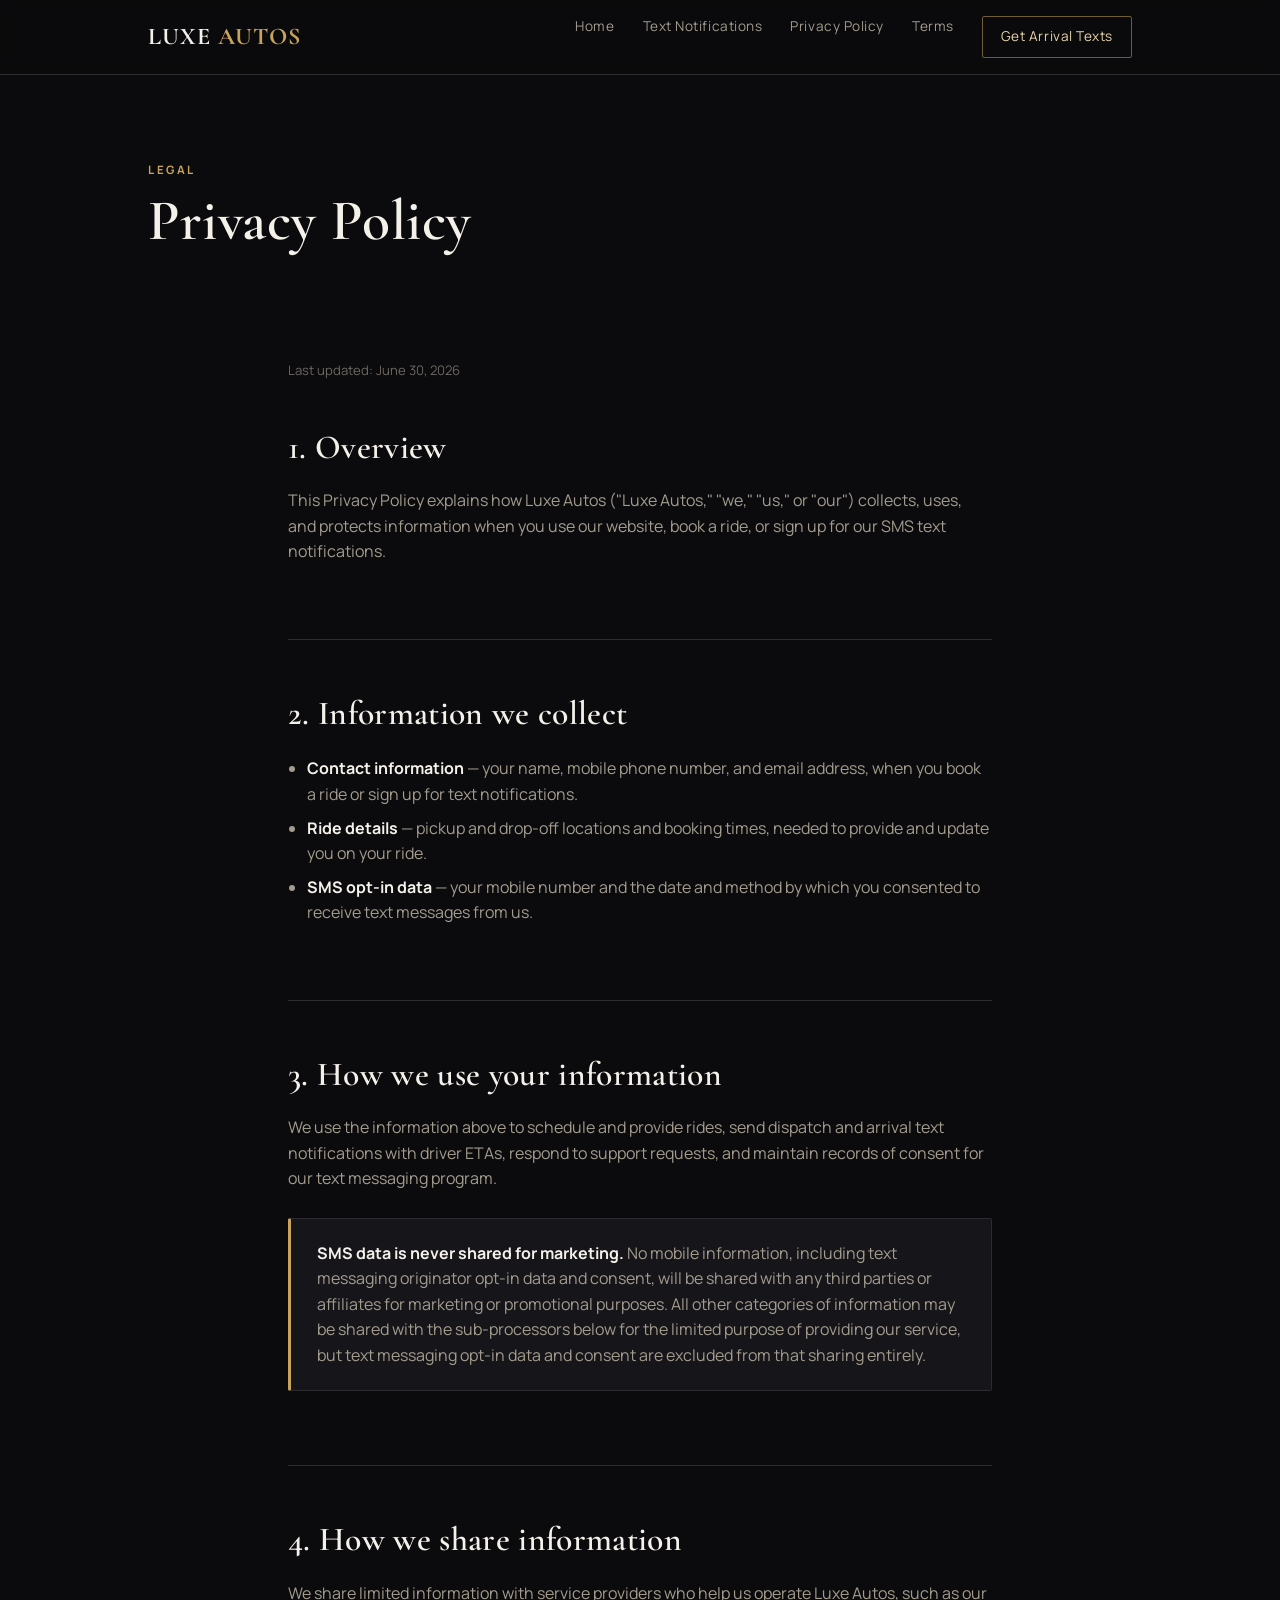
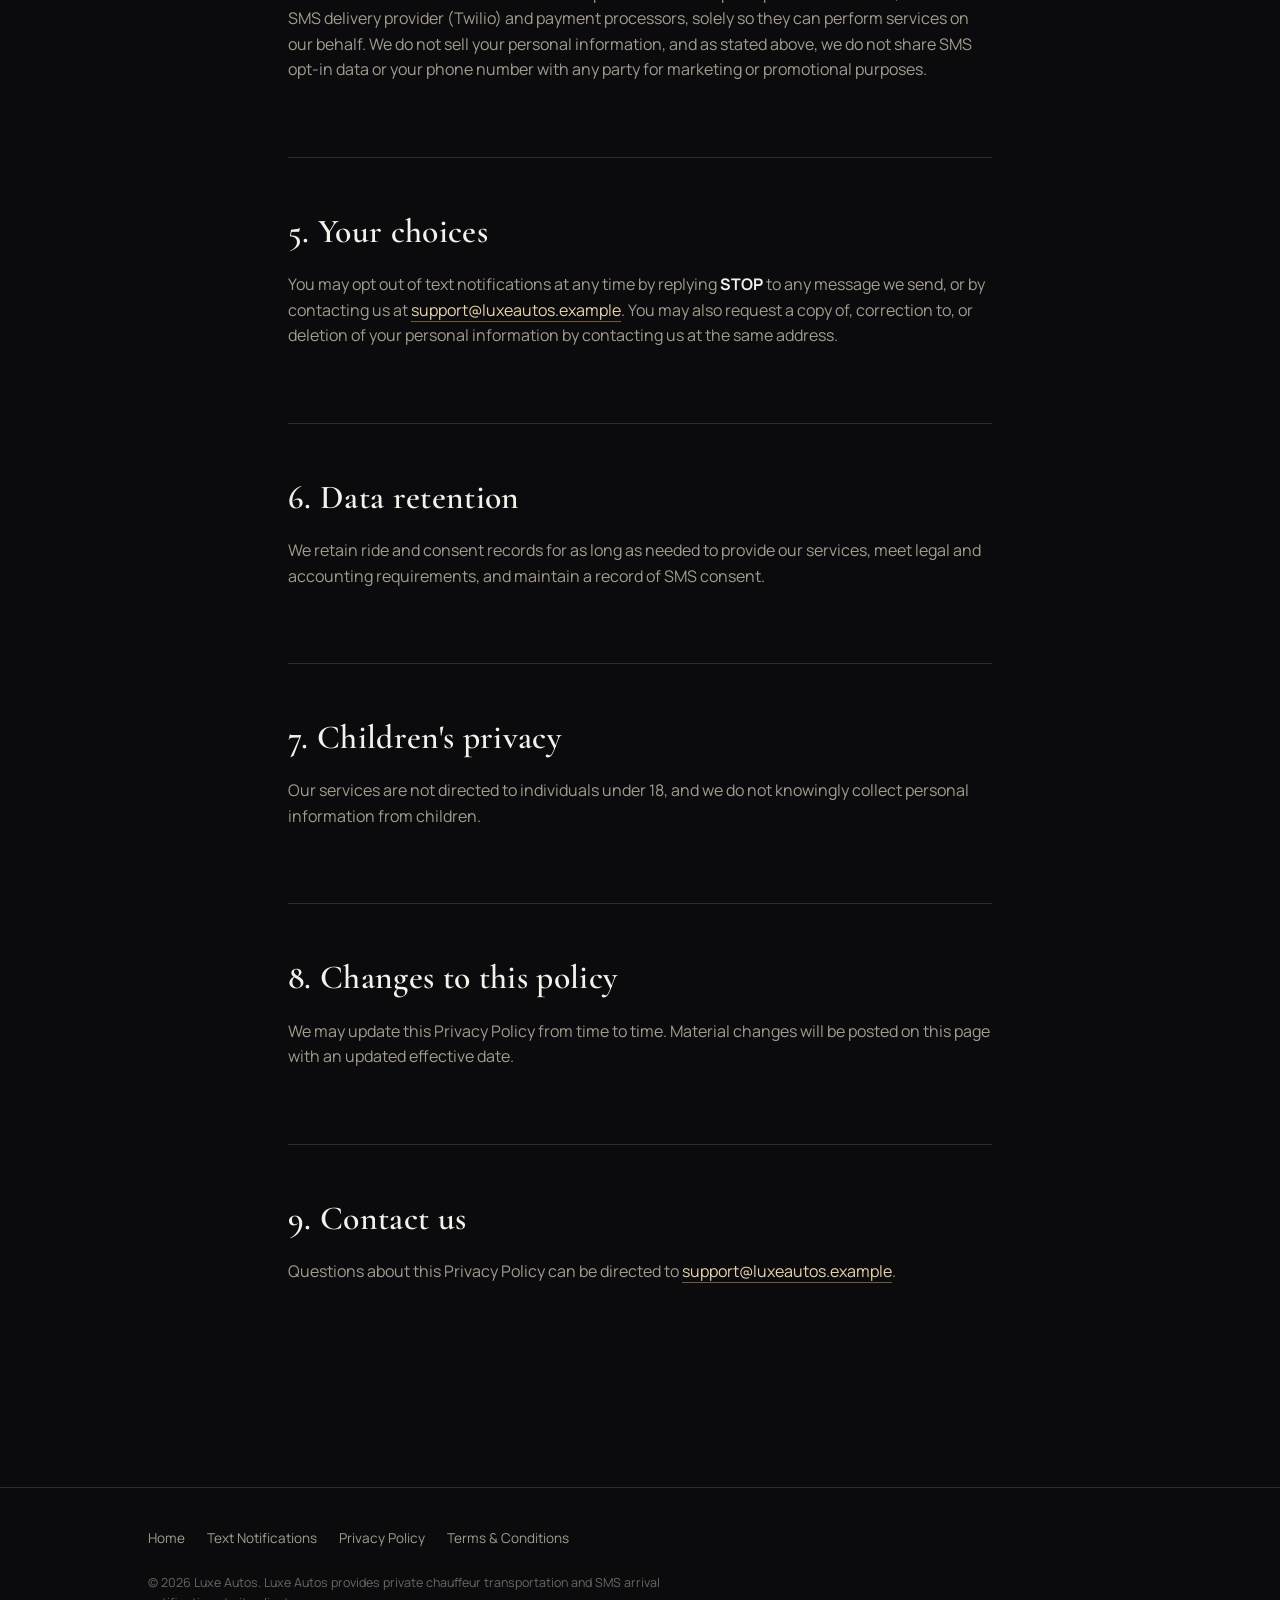
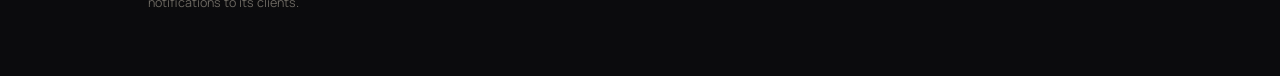
==== privacy-policy.html @ 1e7b783f "Add files via upload" ====
<!DOCTYPE html>
<html lang="en">
<head>
<meta charset="UTF-8">
<meta name="viewport" content="width=device-width, initial-scale=1.0">
<title>Privacy Policy — Luxe Autos</title>
<link rel="preconnect" href="https://fonts.googleapis.com">
<link href="https://fonts.googleapis.com/css2?family=Cormorant+Garamond:wght@500;600;700&family=Manrope:wght@400;500;700;800&display=swap" rel="stylesheet">
<link rel="stylesheet" href="styles.css">
</head>
<body>

<header class="site-header">
  <div class="wrap">
    <a href="index.html" class="brand">LUXE <span>AUTOS</span></a>
    <nav>
      <a href="index.html">Home</a>
      <a href="sms-notifications.html">Text Notifications</a>
      <a href="privacy-policy.html">Privacy Policy</a>
      <a href="terms.html">Terms</a>
      <a href="sms-notifications.html#signup" class="nav-cta">Get Arrival Texts</a>
    </nav>
  </div>
</header>

<section style="padding-bottom:0;">
  <div class="wrap">
    <p class="eyebrow">Legal</p>
    <h1>Privacy Policy</h1>
  </div>
</section>

<section>
  <div class="wrap legal" style="max-width:760px;">
    <p class="updated">Last updated: June 30, 2026</p>

    <h2>1. Overview</h2>
    <p>This Privacy Policy explains how Luxe Autos ("Luxe Autos," "we," "us," or "our") collects, uses, and protects information when you use our website, book a ride, or sign up for our SMS text notifications.</p>

    <h2>2. Information we collect</h2>
    <ul>
      <li><strong>Contact information</strong> — your name, mobile phone number, and email address, when you book a ride or sign up for text notifications.</li>
      <li><strong>Ride details</strong> — pickup and drop-off locations and booking times, needed to provide and update you on your ride.</li>
      <li><strong>SMS opt-in data</strong> — your mobile number and the date and method by which you consented to receive text messages from us.</li>
    </ul>

    <h2>3. How we use your information</h2>
    <p>We use the information above to schedule and provide rides, send dispatch and arrival text notifications with driver ETAs, respond to support requests, and maintain records of consent for our text messaging program.</p>

    <div class="callout">
      <p><strong>SMS data is never shared for marketing.</strong> No mobile information, including text messaging originator opt-in data and consent, will be shared with any third parties or affiliates for marketing or promotional purposes. All other categories of information may be shared with the sub-processors below for the limited purpose of providing our service, but text messaging opt-in data and consent are excluded from that sharing entirely.</p>
    </div>

    <h2>4. How we share information</h2>
    <p>We share limited information with service providers who help us operate Luxe Autos, such as our SMS delivery provider (Twilio) and payment processors, solely so they can perform services on our behalf. We do not sell your personal information, and as stated above, we do not share SMS opt-in data or your phone number with any party for marketing or promotional purposes.</p>

    <h2>5. Your choices</h2>
    <p>You may opt out of text notifications at any time by replying <strong>STOP</strong> to any message we send, or by contacting us at <a href="mailto:support@luxeautos.example">support@luxeautos.example</a>. You may also request a copy of, correction to, or deletion of your personal information by contacting us at the same address.</p>

    <h2>6. Data retention</h2>
    <p>We retain ride and consent records for as long as needed to provide our services, meet legal and accounting requirements, and maintain a record of SMS consent.</p>

    <h2>7. Children's privacy</h2>
    <p>Our services are not directed to individuals under 18, and we do not knowingly collect personal information from children.</p>

    <h2>8. Changes to this policy</h2>
    <p>We may update this Privacy Policy from time to time. Material changes will be posted on this page with an updated effective date.</p>

    <h2>9. Contact us</h2>
    <p>Questions about this Privacy Policy can be directed to <a href="mailto:support@luxeautos.example">support@luxeautos.example</a>.</p>
  </div>
</section>

<footer>
  <div class="wrap">
    <div class="foot-links">
      <a href="index.html">Home</a>
      <a href="sms-notifications.html">Text Notifications</a>
      <a href="privacy-policy.html">Privacy Policy</a>
      <a href="terms.html">Terms &amp; Conditions</a>
    </div>
    <p class="foot-note">© 2026 Luxe Autos. Luxe Autos provides private chauffeur transportation and SMS arrival notifications to its clients.</p>
  </div>
</footer>

</body>
</html>
---- styles.css ----
/* Luxe Autos — shared styles */

:root {
  --bg: #0b0b0d;
  --panel: #16161a;
  --panel-2: #1d1d22;
  --line: #2b2b30;
  --text: #f4f1ea;
  --text-muted: #a39c8e;
  --accent: #c9a35c;
  --accent-soft: #e6d4ab;
  --accent-dim: #6f5c33;
  --radius: 2px;
  --max: 1040px;
}

* { box-sizing: border-box; }

html { scroll-behavior: smooth; }

body {
  margin: 0;
  background: var(--bg);
  color: var(--text);
  font-family: "Manrope", -apple-system, BlinkMacSystemFont, "Segoe UI", sans-serif;
  font-size: 16px;
  line-height: 1.6;
  -webkit-font-smoothing: antialiased;
}

h1, h2, h3, .display {
  font-family: "Cormorant Garamond", Georgia, serif;
  font-weight: 600;
  letter-spacing: 0.01em;
  color: var(--text);
  margin: 0 0 0.4em 0;
}

h1 { font-size: clamp(2.4rem, 5vw, 3.6rem); line-height: 1.05; font-weight: 600; }
h2 { font-size: clamp(1.6rem, 3vw, 2.1rem); }
h3 { font-size: 1.25rem; font-family: "Manrope", sans-serif; font-weight: 700; letter-spacing: 0.02em; }

p { color: var(--text-muted); margin: 0 0 1em 0; }

a { color: var(--accent-soft); text-decoration: none; border-bottom: 1px solid var(--accent-dim); }
a:hover { color: var(--accent); border-color: var(--accent); }

.eyebrow {
  font-size: 0.72rem;
  letter-spacing: 0.22em;
  text-transform: uppercase;
  color: var(--accent);
  font-weight: 700;
}

.wrap {
  max-width: var(--max);
  margin: 0 auto;
  padding: 0 28px;
}

/* Header */
.site-header {
  border-bottom: 1px solid var(--line);
  position: sticky;
  top: 0;
  background: rgba(11,11,13,0.92);
  backdrop-filter: blur(8px);
  z-index: 50;
}
.site-header .wrap {
  display: flex;
  align-items: center;
  justify-content: space-between;
  height: 74px;
}
.brand {
  font-family: "Cormorant Garamond", serif;
  font-size: 1.5rem;
  font-weight: 700;
  letter-spacing: 0.04em;
  color: var(--text);
  border: none;
}
.brand span { color: var(--accent); }
nav { display: flex; gap: 28px; }
nav a {
  border: none;
  font-size: 0.85rem;
  letter-spacing: 0.04em;
  color: var(--text-muted);
}
nav a:hover { color: var(--accent-soft); }
.nav-cta {
  border: 1px solid var(--accent-dim);
  padding: 9px 18px;
  border-radius: var(--radius);
  color: var(--accent-soft) !important;
}
.nav-cta:hover { border-color: var(--accent); background: rgba(201,163,92,0.08); }

/* Footer */
footer {
  border-top: 1px solid var(--line);
  margin-top: 100px;
  padding: 40px 0 50px;
}
footer .wrap {
  display: flex;
  flex-wrap: wrap;
  gap: 24px;
  justify-content: space-between;
  align-items: center;
}
.foot-links { display: flex; gap: 22px; flex-wrap: wrap; }
.foot-links a { border: none; color: var(--text-muted); font-size: 0.85rem; }
.foot-links a:hover { color: var(--accent-soft); }
.foot-note { color: #6b6760; font-size: 0.78rem; max-width: 560px; }

/* Generic section */
section { padding: 86px 0; }
.divider {
  height: 1px;
  background: linear-gradient(90deg, var(--accent-dim), transparent 60%);
  width: 100%;
  margin: 0 0 60px 0;
}

/* Buttons */
.btn {
  display: inline-block;
  border: none;
  padding: 14px 28px;
  border-radius: var(--radius);
  font-weight: 700;
  font-size: 0.85rem;
  letter-spacing: 0.04em;
  text-transform: uppercase;
  cursor: pointer;
}
.btn-primary { background: var(--accent); color: #14110a; }
.btn-primary:hover { background: var(--accent-soft); }
.btn-ghost { background: transparent; border: 1px solid var(--accent-dim); color: var(--accent-soft); }
.btn-ghost:hover { border-color: var(--accent); }

/* Legal / content pages */
.legal h2 { margin-top: 2.2em; border-top: 1px solid var(--line); padding-top: 1.4em; }
.legal h2:first-of-type { margin-top: 0; border-top: none; padding-top: 0; }
.legal ul { color: var(--text-muted); padding-left: 1.2em; }
.legal li { margin-bottom: 0.5em; }
.legal strong { color: var(--text); }
.callout {
  background: var(--panel);
  border: 1px solid var(--line);
  border-left: 3px solid var(--accent);
  padding: 22px 26px;
  border-radius: var(--radius);
  margin: 1.6em 0;
}
.callout p:last-child { margin-bottom: 0; }
.updated { color: #6b6760; font-size: 0.82rem; margin-bottom: 3em; }

/* Form */
.form-panel {
  background: var(--panel);
  border: 1px solid var(--line);
  padding: 40px;
  border-radius: var(--radius);
}
label { display: block; font-size: 0.82rem; color: var(--text-muted); margin-bottom: 6px; letter-spacing: 0.02em; }
input[type="text"], input[type="tel"], input[type="email"] {
  width: 100%;
  background: var(--bg);
  border: 1px solid var(--line);
  color: var(--text);
  padding: 13px 14px;
  border-radius: var(--radius);
  font-size: 0.95rem;
  margin-bottom: 20px;
  font-family: inherit;
}
input:focus { outline: 2px solid var(--accent); outline-offset: 1px; border-color: var(--accent); }
.consent-row {
  display: flex;
  align-items: flex-start;
  gap: 12px;
  margin: 22px 0 26px 0;
  padding: 16px;
  background: var(--bg);
  border: 1px solid var(--line);
  border-radius: var(--radius);
}
.consent-row input[type="checkbox"] {
  margin-top: 4px;
  width: 18px;
  height: 18px;
  accent-color: var(--accent);
  flex-shrink: 0;
}
.consent-row p { font-size: 0.83rem; margin: 0; color: var(--text-muted); }
.consent-row a { color: var(--accent-soft); }
.form-msg { font-size: 0.85rem; margin-top: 14px; display: none; }
.form-msg.show { display: block; }
.form-msg.ok { color: #9fd5a8; }

/* Steps */
.steps { display: grid; grid-template-columns: repeat(3, 1fr); gap: 28px; margin: 40px 0; }
.step { border: 1px solid var(--line); padding: 26px; border-radius: var(--radius); background: var(--panel); }
.step .num { font-family: "Cormorant Garamond", serif; font-size: 2.2rem; color: var(--accent); display: block; margin-bottom: 10px; }

/* Phone mockup (signature element) */
.phone-mock {
  width: 280px;
  background: #0e0e10;
  border: 1px solid var(--line);
  border-radius: 28px;
  padding: 18px;
  box-shadow: 0 30px 60px -20px rgba(0,0,0,0.6);
}
.phone-mock .screen {
  background: linear-gradient(180deg, #19191d, #0e0e10);
  border-radius: 16px;
  padding: 18px 14px;
  min-height: 280px;
}
.phone-mock .bubble {
  background: var(--panel-2);
  border: 1px solid var(--line);
  border-radius: 14px;
  padding: 13px 15px;
  font-size: 0.84rem;
  color: var(--text);
  margin-bottom: 10px;
  line-height: 1.5;
}
.phone-mock .bubble strong { color: var(--accent-soft); }
.phone-mock .sender {
  font-size: 0.7rem;
  color: var(--text-muted);
  letter-spacing: 0.05em;
  text-transform: uppercase;
  margin-bottom: 14px;
}

.hero-grid {
  display: grid;
  grid-template-columns: 1.1fr 0.9fr;
  gap: 60px;
  align-items: center;
}

@media (max-width: 860px) {
  nav { display: none; }
  .hero-grid { grid-template-columns: 1fr; }
  .steps { grid-template-columns: 1fr; }
  .phone-mock { margin: 0 auto; }
}
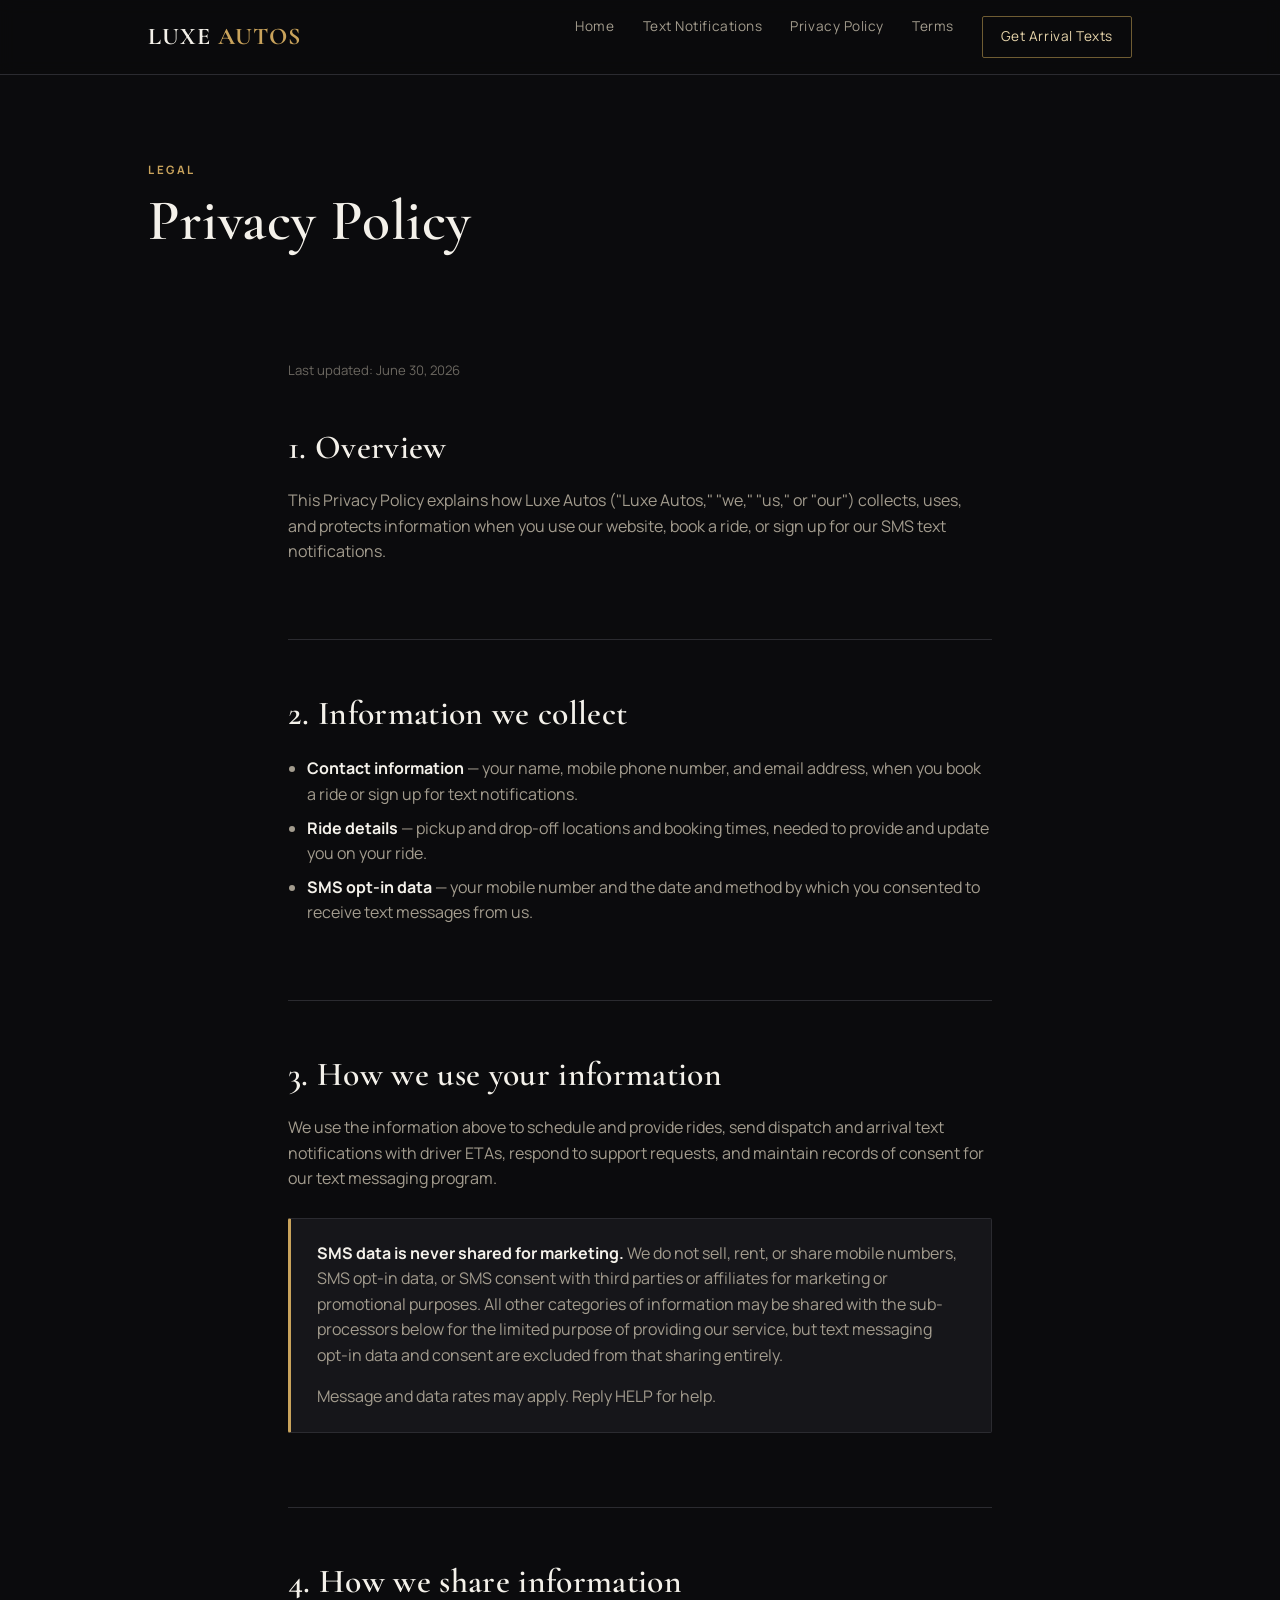
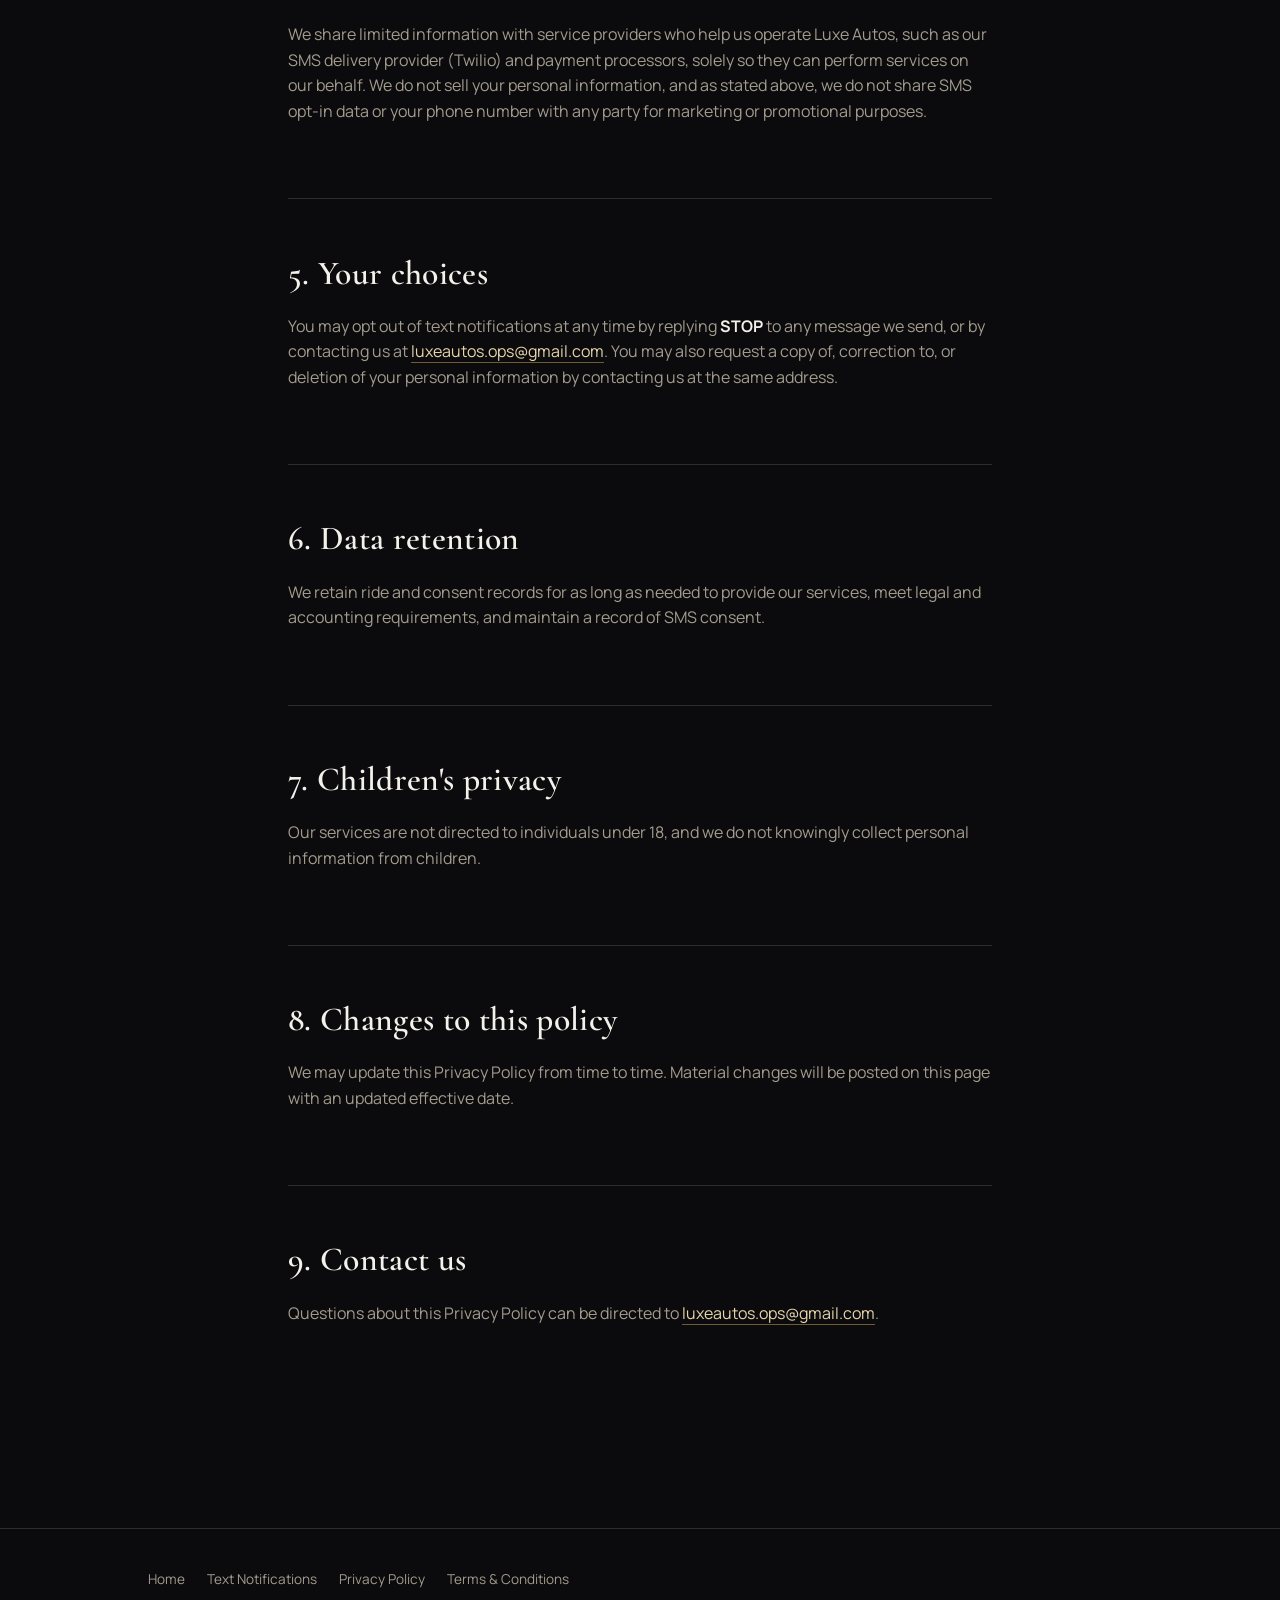
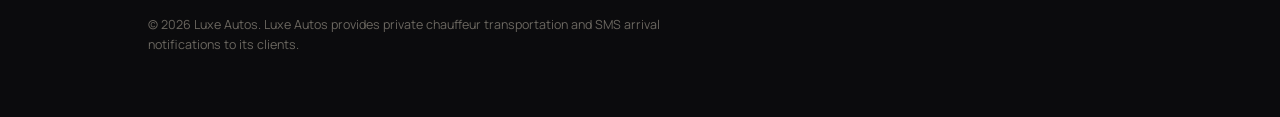
==== commit 1a88625b: "Add files via upload" ====
--- a/privacy-policy.html
+++ b/privacy-policy.html
@@ -48,14 +48,15 @@
     <p>We use the information above to schedule and provide rides, send dispatch and arrival text notifications with driver ETAs, respond to support requests, and maintain records of consent for our text messaging program.</p>
 
     <div class="callout">
-      <p><strong>SMS data is never shared for marketing.</strong> No mobile information, including text messaging originator opt-in data and consent, will be shared with any third parties or affiliates for marketing or promotional purposes. All other categories of information may be shared with the sub-processors below for the limited purpose of providing our service, but text messaging opt-in data and consent are excluded from that sharing entirely.</p>
+      <p><strong>SMS data is never shared for marketing.</strong> We do not sell, rent, or share mobile numbers, SMS opt-in data, or SMS consent with third parties or affiliates for marketing or promotional purposes. All other categories of information may be shared with the sub-processors below for the limited purpose of providing our service, but text messaging opt-in data and consent are excluded from that sharing entirely.</p>
+      <p>Message and data rates may apply. Reply HELP for help.</p>
     </div>
 
     <h2>4. How we share information</h2>
     <p>We share limited information with service providers who help us operate Luxe Autos, such as our SMS delivery provider (Twilio) and payment processors, solely so they can perform services on our behalf. We do not sell your personal information, and as stated above, we do not share SMS opt-in data or your phone number with any party for marketing or promotional purposes.</p>
 
     <h2>5. Your choices</h2>
-    <p>You may opt out of text notifications at any time by replying <strong>STOP</strong> to any message we send, or by contacting us at <a href="mailto:support@luxeautos.example">support@luxeautos.example</a>. You may also request a copy of, correction to, or deletion of your personal information by contacting us at the same address.</p>
+    <p>You may opt out of text notifications at any time by replying <strong>STOP</strong> to any message we send, or by contacting us at <a href="mailto:luxeautos.ops@gmail.com">luxeautos.ops@gmail.com</a>. You may also request a copy of, correction to, or deletion of your personal information by contacting us at the same address.</p>
 
     <h2>6. Data retention</h2>
     <p>We retain ride and consent records for as long as needed to provide our services, meet legal and accounting requirements, and maintain a record of SMS consent.</p>
@@ -67,7 +68,7 @@
     <p>We may update this Privacy Policy from time to time. Material changes will be posted on this page with an updated effective date.</p>
 
     <h2>9. Contact us</h2>
-    <p>Questions about this Privacy Policy can be directed to <a href="mailto:support@luxeautos.example">support@luxeautos.example</a>.</p>
+    <p>Questions about this Privacy Policy can be directed to <a href="mailto:luxeautos.ops@gmail.com">luxeautos.ops@gmail.com</a>.</p>
   </div>
 </section>
 
